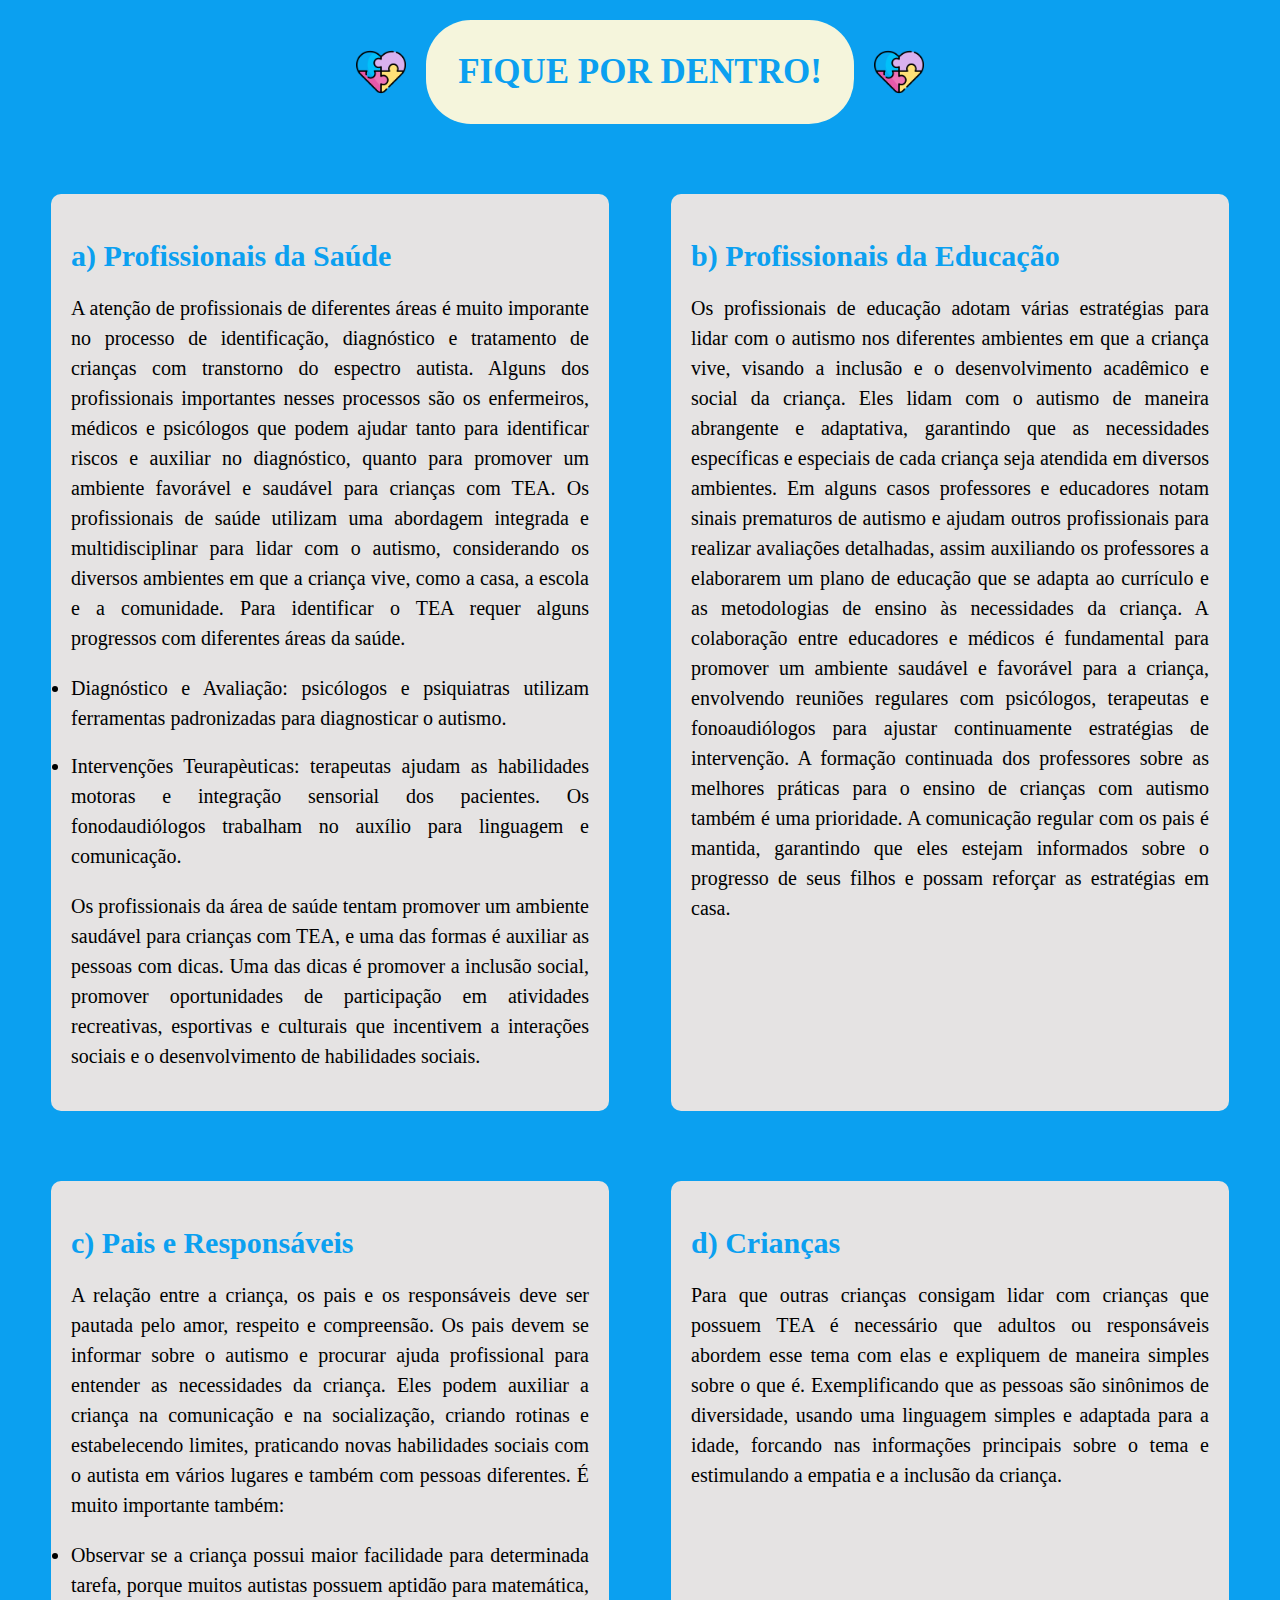
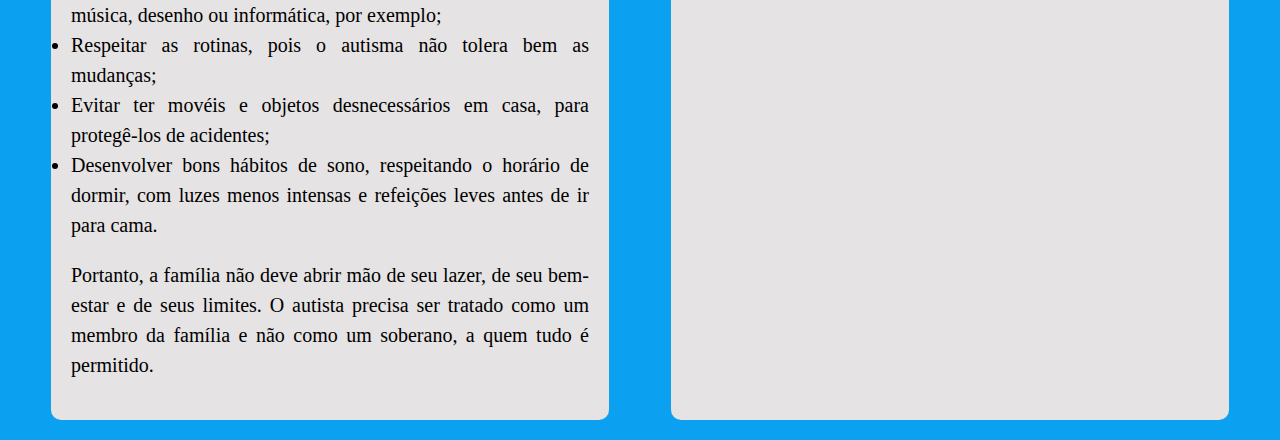
==== dentro.html @ d05e7b5a "site sobre autismo" ====
<!DOCTYPE html>
<html lang="en">

<head>
    <meta charset="UTF-8">
    <meta name="viewport" content="width=device-width, initial-scale=1.0">
    <title>Por onde começar?</title>
    <link rel="shortcut icon" href="icon.png" type="image/x-icon">
    <link rel="stylesheet" href="comeca.css">
</head>

<body>
    <section class="header-section">
        <img src="quebra-cabeca-coracao.png" alt="Quebra-Cabeça Autista" class="icon">
        <h1>FIQUE POR DENTRO!</h1>
        <img src="quebra-cabeca-coracao.png" alt="Quebra-Cabeça Autista" class="icon">
    </section>

    <div class="content-section">
        <section class="info">
            <h2>
                a) Profissionais da Saúde
            </h2>
            <p>
                A atenção de profissionais de diferentes áreas é muito imporante no processo de identificação,
                diagnóstico e tratamento de crianças com transtorno do espectro autista. Alguns dos profissionais
                importantes nesses processos são os enfermeiros, médicos e psicólogos que podem ajudar tanto para
                identificar riscos e auxiliar no diagnóstico, quanto para promover um ambiente favorável e saudável para
                crianças com TEA.
                Os profissionais de saúde utilizam uma abordagem integrada e multidisciplinar para lidar com o autismo,
                considerando os diversos ambientes em que a criança vive, como a casa, a escola e a comunidade. Para
                identificar o TEA requer alguns progressos com diferentes áreas da saúde.
                <li>Diagnóstico e Avaliação: psicólogos e psiquiatras utilizam ferramentas padronizadas para
                    diagnosticar
                    o autismo.</li>
                <br>
                <li>Intervenções Teurapèuticas: terapeutas ajudam as habilidades motoras e integração sensorial dos
                    pacientes. Os fonodaudiólogos trabalham no auxílio para linguagem e comunicação.</li>
            <p>Os profissionais da área de saúde tentam promover um ambiente saudável para crianças com TEA, e uma das
                formas é auxiliar as pessoas com dicas. Uma das dicas é promover a inclusão social, promover
                oportunidades de participação em atividades recreativas, esportivas e culturais que incentivem a
                interações sociais e o desenvolvimento de habilidades sociais.</p>
            </p>
        </section>

        <section class="info">
            <h2>
                b) Profissionais da Educação
            </h2>
            <p>
                Os profissionais de educação adotam várias estratégias para lidar com o autismo nos diferentes ambientes
                em que a criança vive, visando a inclusão e o desenvolvimento acadêmico e social da criança. Eles lidam
                com o autismo de maneira abrangente e adaptativa, garantindo que as necessidades específicas e especiais
                de cada criança seja atendida em diversos ambientes. Em alguns casos professores e educadores notam
                sinais prematuros de autismo e ajudam outros profissionais para realizar avaliações detalhadas, assim
                auxiliando os professores a elaborarem um plano de educação que se adapta ao currículo e as metodologias
                de ensino às necessidades da criança.
                A colaboração entre educadores e médicos é fundamental para promover um ambiente saudável e favorável
                para a criança, envolvendo reuniões regulares com psicólogos, terapeutas e fonoaudiólogos para ajustar
                continuamente estratégias de intervenção. A formação continuada dos professores sobre as melhores
                práticas para o ensino de crianças com autismo também é uma prioridade. A comunicação regular com os
                pais é mantida, garantindo que eles estejam informados sobre o progresso de seus filhos e possam
                reforçar as estratégias em casa.

            </p>
        </section>

        
    </div>
    <div class="content-section">
    <section class="info">
        <h2>
            c) Pais e Responsáveis
        </h2>
        <p>
            A relação entre a criança, os pais e os responsáveis deve ser pautada pelo amor, respeito e compreensão.
            Os pais devem se informar sobre o autismo e procurar ajuda profissional para entender as necessidades da
            criança. Eles podem auxiliar a criança na comunicação e na socialização, criando rotinas e estabelecendo
            limites, praticando novas habilidades sociais com o autista em vários lugares e também com pessoas
            diferentes.
            É muito importante também:
            <li>Observar se a criança possui maior facilidade para determinada tarefa, porque muitos autistas possuem
            aptidão para matemática, música, desenho ou informática, por exemplo;</li>
            <li>Respeitar as rotinas, pois o autisma não tolera bem as mudanças;</li>
            <li>Evitar ter movéis e objetos desnecessários em casa, para protegê-los de acidentes;</li>
            <li>Desenvolver bons hábitos de sono, respeitando o horário de dormir, com luzes menos intensas e
            refeições leves antes de ir para cama.</li>
            <p>Portanto, a família não deve abrir mão de seu lazer, de seu bem-estar e de seus limites. O autista
            precisa ser tratado como um membro da família e não como um soberano, a quem tudo é permitido.</p>

        </p>
    </section>

    <section class="info">
        <h2>
            d) Crianças
        </h2>
        <p>
            Para que outras crianças consigam lidar com crianças que possuem TEA é necessário que adultos ou responsáveis abordem esse tema com elas e expliquem de maneira simples sobre o que é. Exemplificando que as pessoas são sinônimos de diversidade, usando uma linguagem simples e adaptada para a idade, forcando nas informações principais sobre o tema e estimulando a empatia e a inclusão da criança.
        </p>
    </div>
</body>

</html>
---- comeca.css ----
body {
    background-color: rgb(11, 160, 240);
    margin: 0;
    font-family: Arial, Helvetica, sans-serif;
}

.header-section {
    display: flex;
    justify-content: center;
    align-items: center;
    margin: 20px;
}

h1 {
    font-size: 35px;
    font-weight: bold;
    font-family: 'Times New Roman', Times, serif;
    background-color: beige;
    border-radius: 45px;
    padding: 32px;
    margin: 0 20px;
    color: rgb(11, 160, 240);
}

img.icon {
    width: 50px; /* Ajuste o tamanho da imagem conforme necessário */
    height: 50px;
}

.content-section {
    display: flex;
    justify-content: space-around;
    margin: 20px;
    
}

.info {
    width: 45%; /* Largura de 45% para deixar espaço para a margem entre as seções */
    padding: 20px;
    background-color: rgb(229, 227, 227);
    border-radius: 10px;
    box-sizing: border-box; /* Para incluir padding na largura */
    margin-top: 50px;
}

h2 {
    font-size: 30px;
    margin-bottom: 10px;
    color: rgb(11, 160, 240);
    font-family: 'Times New Roman', Times, serif;
}

p {
    font-size: 20px;
    line-height: 1.5;
    color: black;
    text-align: justify;
    font-family: 'Times New Roman', Times, serif;
}

li {
    font-size: 20px;
    line-height: 1.5;
    color: black;
    text-align: justify;
    font-family: 'Times New Roman', Times, serif;
}

img {
    width: 350px;
    height: 200px;
    object-fit: contain;
}

.img {
    display: flex;
    flex-direction: column;
    justify-content: center;
    align-items: center;
}
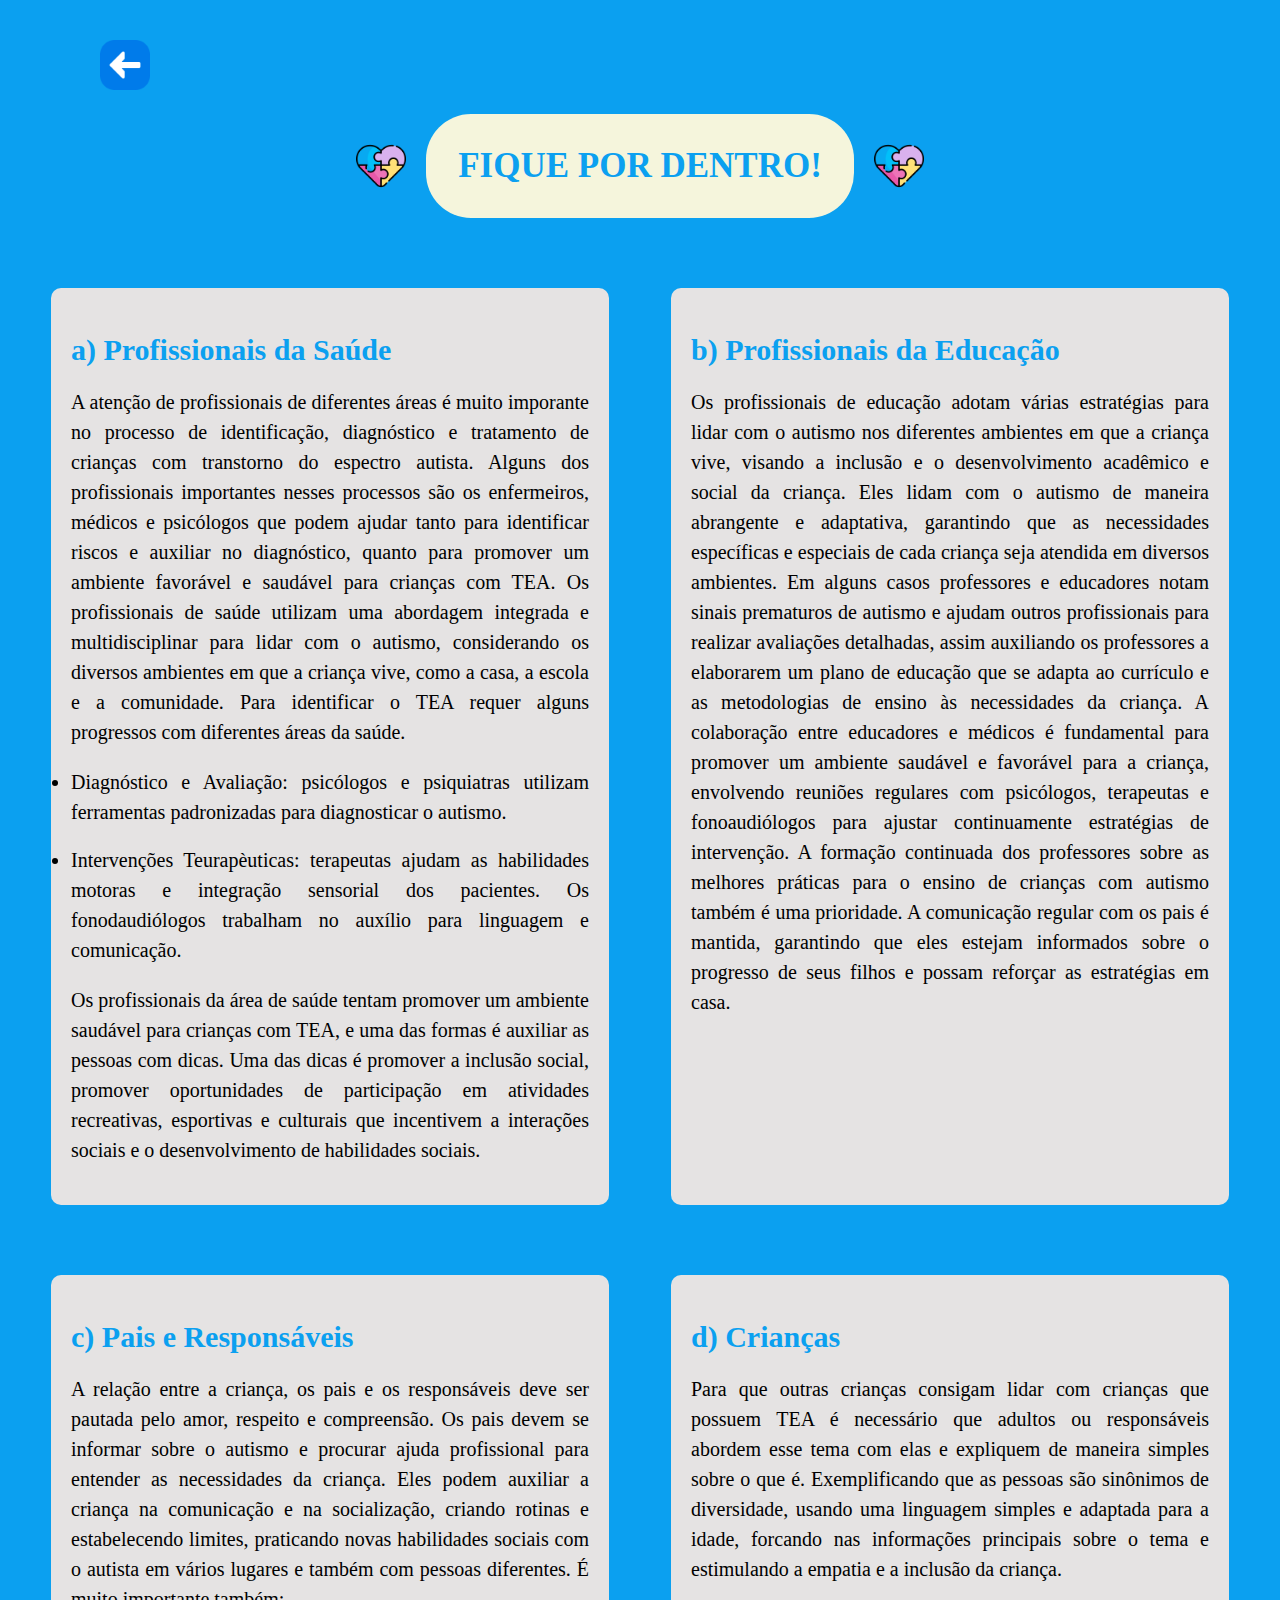
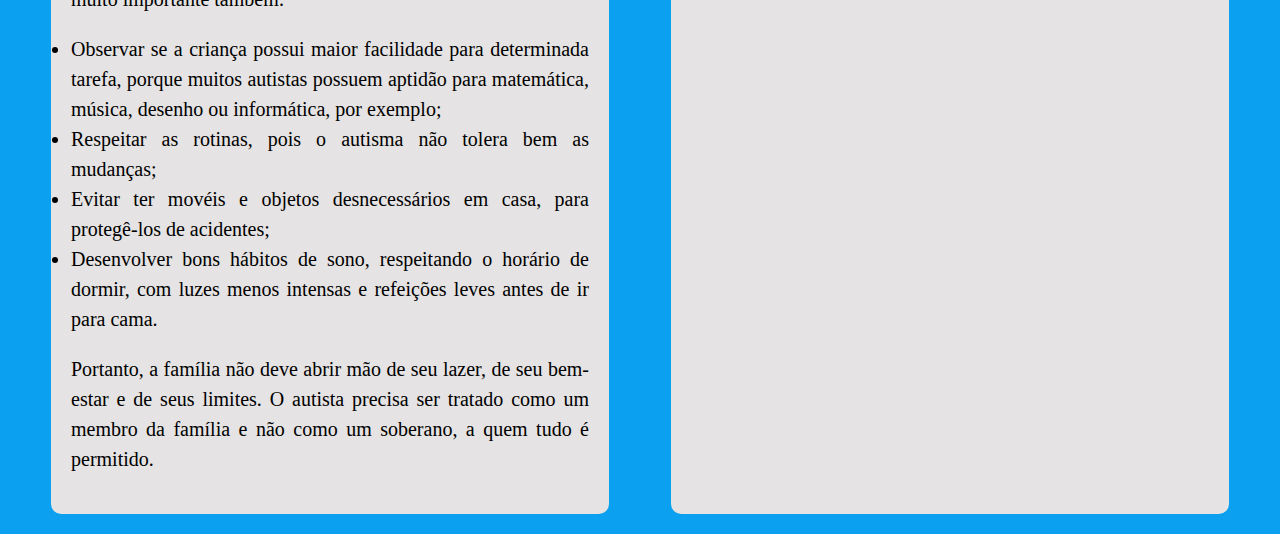
==== commit a9d85ece: "Adicionar botão de voltar" ====
--- a/dentro.html
+++ b/dentro.html
@@ -10,6 +10,12 @@
 </head>
 
 <body>
+    <section class="buttons">
+        <a href="index.html">
+            <img src="seta-esquerda.png" class="seta">
+        </a>
+    </section>
+    
     <section class="header-section">
         <img src="quebra-cabeca-coracao.png" alt="Quebra-Cabeça Autista" class="icon">
         <h1>FIQUE POR DENTRO!</h1>
--- a/comeca.css
+++ b/comeca.css
@@ -79,3 +79,26 @@
     align-items: center;
 }
 
+.buttons {
+    display: flex;
+    flex-direction: row;
+    margin-top: 40px;
+    margin-left: 100px;
+}
+
+.seta {
+    width: 50px;
+    height: 50px;
+}
+
+.seta:hover {
+    transform: scale(1.1);
+    transition: transform 80.5ms;
+}
+
+.link {
+    text-decoration: none;
+    font-size: 60px;
+    text-align: center;
+    color: black;
+}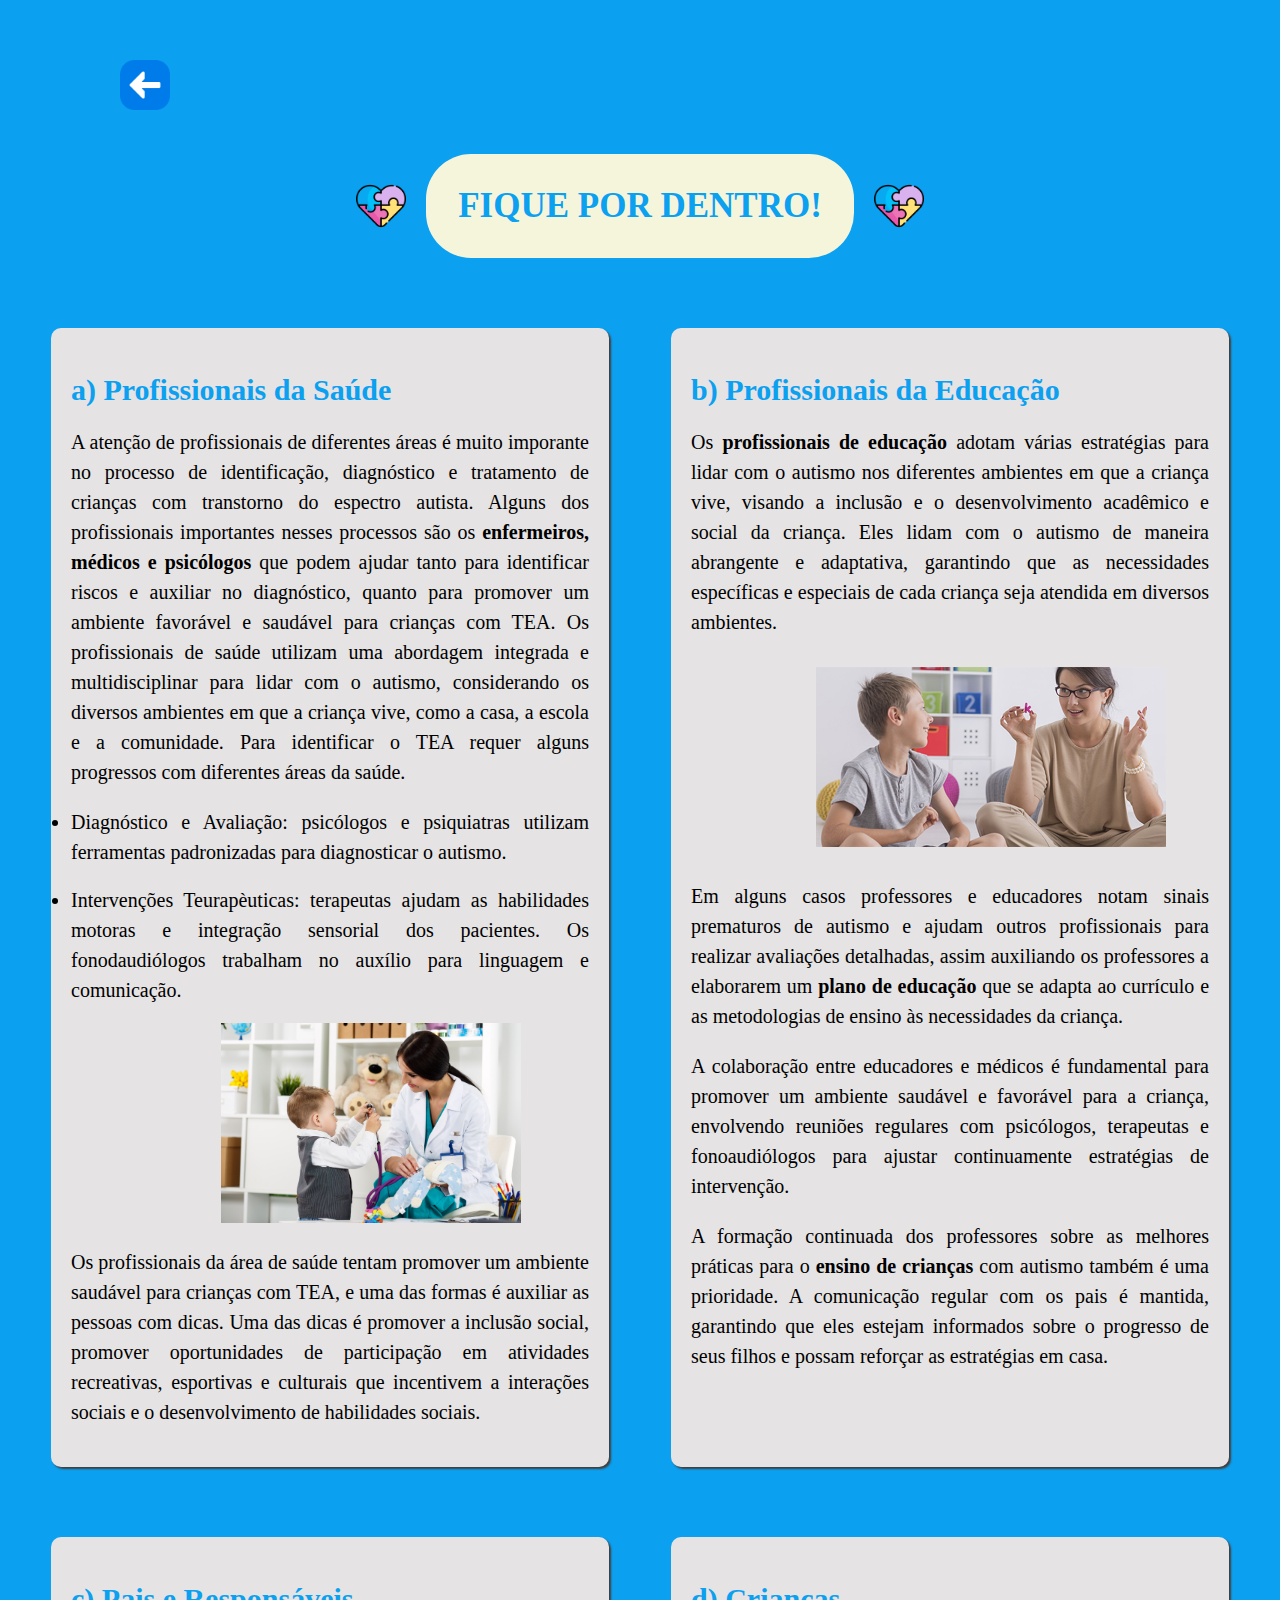
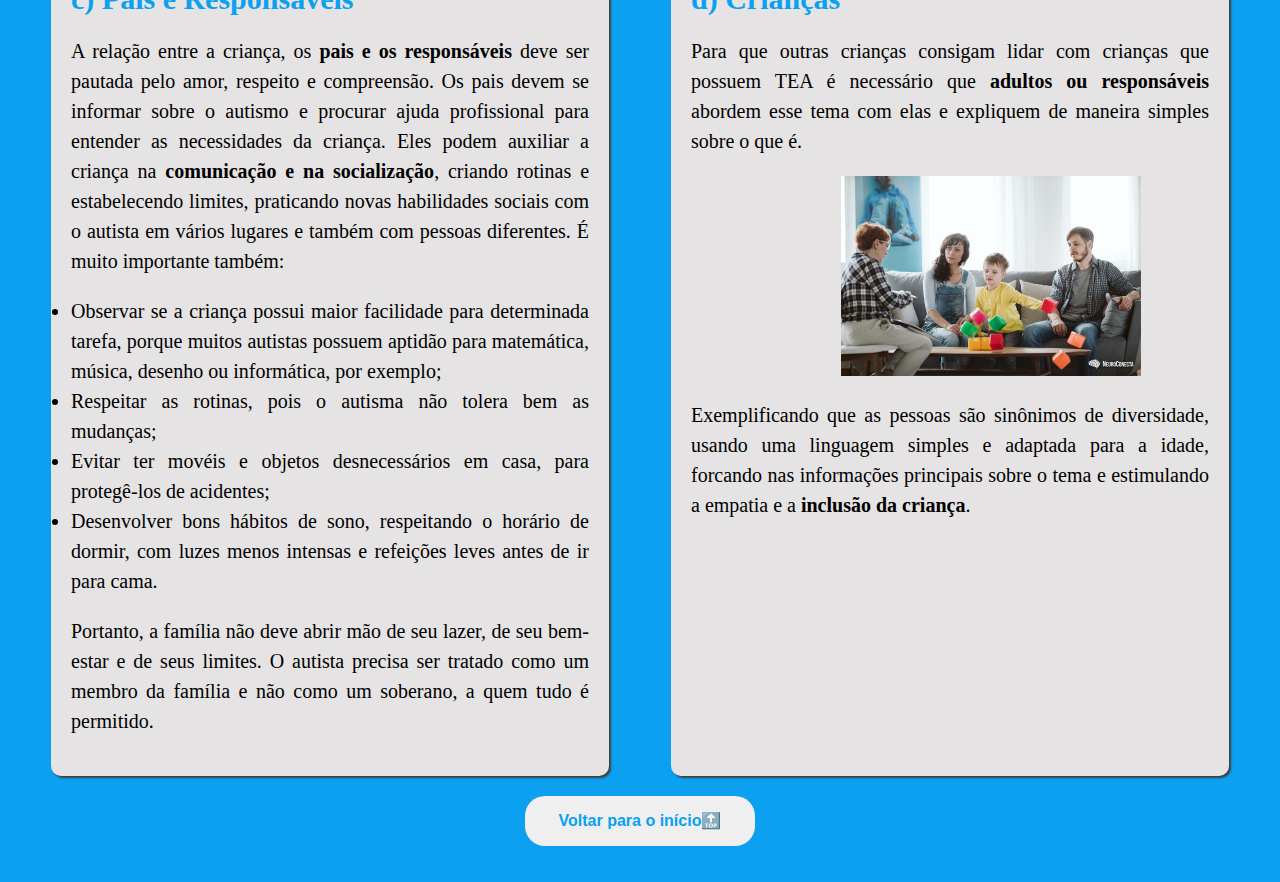
==== commit aeb0d444: "adicionar novas imagens e botão de voltar ao inicio" ====
--- a/dentro.html
+++ b/dentro.html
@@ -30,18 +30,24 @@
             <p>
                 A atenção de profissionais de diferentes áreas é muito imporante no processo de identificação,
                 diagnóstico e tratamento de crianças com transtorno do espectro autista. Alguns dos profissionais
-                importantes nesses processos são os enfermeiros, médicos e psicólogos que podem ajudar tanto para
+                importantes nesses processos são os <strong>enfermeiros, médicos e psicólogos</strong> que podem ajudar tanto para
                 identificar riscos e auxiliar no diagnóstico, quanto para promover um ambiente favorável e saudável para
                 crianças com TEA.
                 Os profissionais de saúde utilizam uma abordagem integrada e multidisciplinar para lidar com o autismo,
                 considerando os diversos ambientes em que a criança vive, como a casa, a escola e a comunidade. Para
                 identificar o TEA requer alguns progressos com diferentes áreas da saúde.
-                <li>Diagnóstico e Avaliação: psicólogos e psiquiatras utilizam ferramentas padronizadas para
+                <li>
+                    Diagnóstico e Avaliação: psicólogos e psiquiatras utilizam ferramentas padronizadas para
                     diagnosticar
-                    o autismo.</li>
+                    o autismo.
+                </li>
                 <br>
-                <li>Intervenções Teurapèuticas: terapeutas ajudam as habilidades motoras e integração sensorial dos
-                    pacientes. Os fonodaudiólogos trabalham no auxílio para linguagem e comunicação.</li>
+                <li>
+                    Intervenções Teurapèuticas: terapeutas ajudam as habilidades motoras e integração sensorial dos
+                    pacientes. Os fonodaudiólogos trabalham no auxílio para linguagem e comunicação.
+                </li>
+                <br>
+                    <img src="medica.jpg" class="img-info">
             <p>Os profissionais da área de saúde tentam promover um ambiente saudável para crianças com TEA, e uma das
                 formas é auxiliar as pessoas com dicas. Uma das dicas é promover a inclusão social, promover
                 oportunidades de participação em atividades recreativas, esportivas e culturais que incentivem a
@@ -54,19 +60,30 @@
                 b) Profissionais da Educação
             </h2>
             <p>
-                Os profissionais de educação adotam várias estratégias para lidar com o autismo nos diferentes ambientes
-                em que a criança vive, visando a inclusão e o desenvolvimento acadêmico e social da criança. Eles lidam
-                com o autismo de maneira abrangente e adaptativa, garantindo que as necessidades específicas e especiais
-                de cada criança seja atendida em diversos ambientes. Em alguns casos professores e educadores notam
-                sinais prematuros de autismo e ajudam outros profissionais para realizar avaliações detalhadas, assim
-                auxiliando os professores a elaborarem um plano de educação que se adapta ao currículo e as metodologias
-                de ensino às necessidades da criança.
-                A colaboração entre educadores e médicos é fundamental para promover um ambiente saudável e favorável
-                para a criança, envolvendo reuniões regulares com psicólogos, terapeutas e fonoaudiólogos para ajustar
-                continuamente estratégias de intervenção. A formação continuada dos professores sobre as melhores
-                práticas para o ensino de crianças com autismo também é uma prioridade. A comunicação regular com os
-                pais é mantida, garantindo que eles estejam informados sobre o progresso de seus filhos e possam
-                reforçar as estratégias em casa.
+                <p>
+                    Os <strong>profissionais de educação</strong> adotam várias estratégias para lidar com o autismo nos diferentes ambientes
+                    em que a criança vive, visando a inclusão e o desenvolvimento acadêmico e social da criança. Eles lidam
+                    com o autismo de maneira abrangente e adaptativa, garantindo que as necessidades específicas e especiais
+                    de cada criança seja atendida em diversos ambientes.
+                </p>
+                <img src="professora.jpg" class="img-info">
+                <p>
+                    Em alguns casos professores e educadores notam
+                    sinais prematuros de autismo e ajudam outros profissionais para realizar avaliações detalhadas, assim
+                    auxiliando os professores a elaborarem um <strong>plano de educação</strong> que se adapta ao currículo e as metodologias
+                    de ensino às necessidades da criança.
+                </p>
+                <p>
+                    A colaboração entre educadores e médicos é fundamental para promover um ambiente saudável e favorável
+                    para a criança, envolvendo reuniões regulares com psicólogos, terapeutas e fonoaudiólogos para ajustar
+                    continuamente estratégias de intervenção.
+                </p> 
+                <p>
+                    A formação continuada dos professores sobre as melhores
+                    práticas para o <strong>ensino de crianças</strong> com autismo também é uma prioridade. A comunicação regular com os
+                    pais é mantida, garantindo que eles estejam informados sobre o progresso de seus filhos e possam
+                    reforçar as estratégias em casa.
+                </p>
 
             </p>
         </section>
@@ -79,9 +96,9 @@
             c) Pais e Responsáveis
         </h2>
         <p>
-            A relação entre a criança, os pais e os responsáveis deve ser pautada pelo amor, respeito e compreensão.
+            A relação entre a criança, os <strong>pais e os responsáveis</strong> deve ser pautada pelo amor, respeito e compreensão.
             Os pais devem se informar sobre o autismo e procurar ajuda profissional para entender as necessidades da
-            criança. Eles podem auxiliar a criança na comunicação e na socialização, criando rotinas e estabelecendo
+            criança. Eles podem auxiliar a criança na <strong>comunicação e na socialização</strong>, criando rotinas e estabelecendo
             limites, praticando novas habilidades sociais com o autista em vários lugares e também com pessoas
             diferentes.
             É muito importante também:
@@ -102,9 +119,23 @@
             d) Crianças
         </h2>
         <p>
-            Para que outras crianças consigam lidar com crianças que possuem TEA é necessário que adultos ou responsáveis abordem esse tema com elas e expliquem de maneira simples sobre o que é. Exemplificando que as pessoas são sinônimos de diversidade, usando uma linguagem simples e adaptada para a idade, forcando nas informações principais sobre o tema e estimulando a empatia e a inclusão da criança.
+            <p>
+                Para que outras crianças consigam lidar com crianças que possuem TEA é necessário que <strong>adultos ou responsáveis</strong> abordem esse tema com elas e expliquem de maneira simples sobre o que é.
+            </p>
+            <img src="pais.jpg" class="img-info">
+            <p>
+                Exemplificando que as pessoas são sinônimos de diversidade, usando uma linguagem simples e adaptada para a idade, forcando nas informações principais sobre o tema e estimulando a empatia e a <strong>inclusão da criança</strong>.
+            </p>
         </p>
     </div>
+
+    <div class="voltar">
+        <button>
+            <a href="dentro.html">Voltar para o início🔝</a>
+        </button>
+    </div>
+    <br>
+    <br>
 </body>
 
 </html>--- a/comeca.css
+++ b/comeca.css
@@ -31,7 +31,6 @@
     display: flex;
     justify-content: space-around;
     margin: 20px;
-    
 }
 
 .info {
@@ -41,6 +40,7 @@
     border-radius: 10px;
     box-sizing: border-box; /* Para incluir padding na largura */
     margin-top: 50px;
+    box-shadow: 2px 2px 2px  rgb(64, 63, 63);
 }
 
 h2 {
@@ -101,4 +101,35 @@
     font-size: 60px;
     text-align: center;
     color: black;
+}
+
+.content-section .info .img-info {
+    margin-left: 125px;
+}
+
+.voltar {
+    display: flex;
+    justify-content: center;
+    align-items: center;
+}
+
+button {
+    border: none;
+    width: 230px;
+    height: 50px;
+    border-radius: 20px;
+}
+
+button:hover {
+    transform: scale(1.1);
+    transition: transform 80.5ms;
+    border: solid 3px rgb(23, 132, 190);
+}
+
+a {
+    text-decoration: none;
+    font-size: 16px;
+    color: rgb(11, 160, 240);
+    font-weight: bold;
+    padding: 20px;
 }